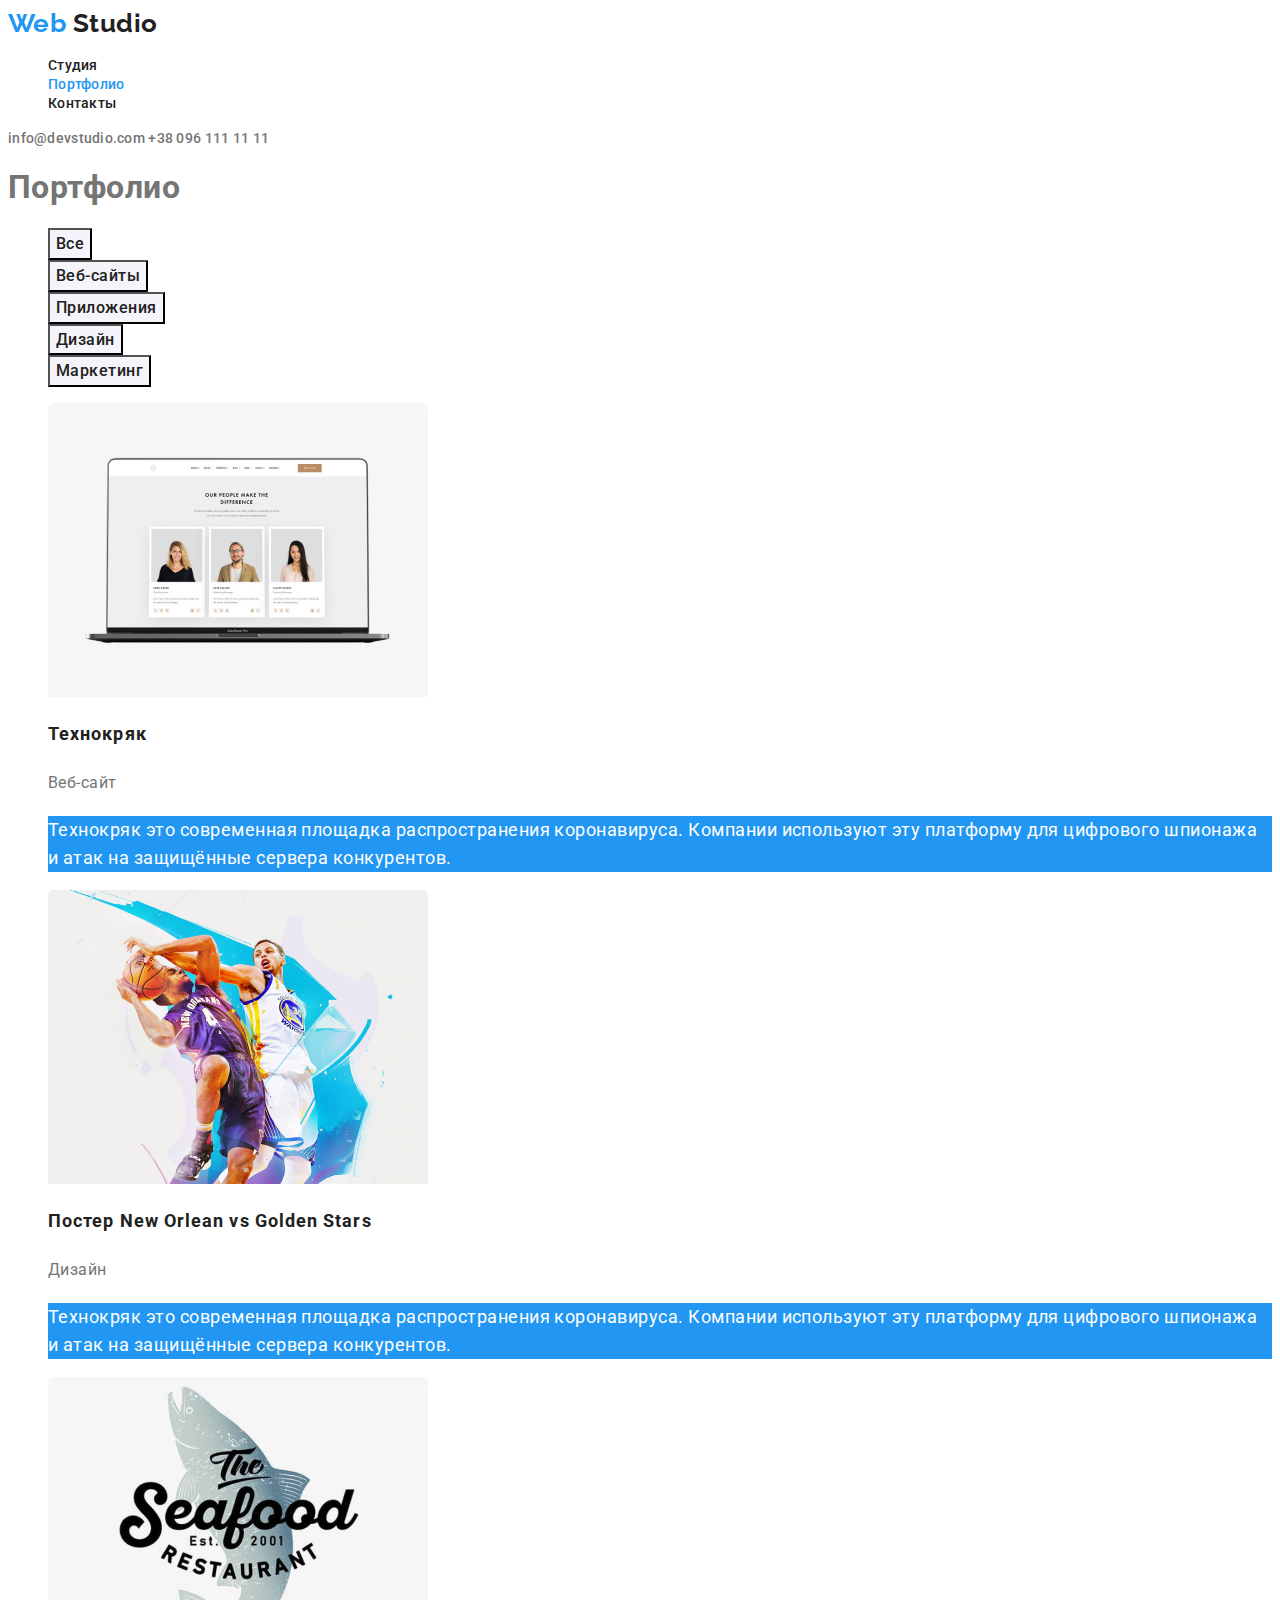
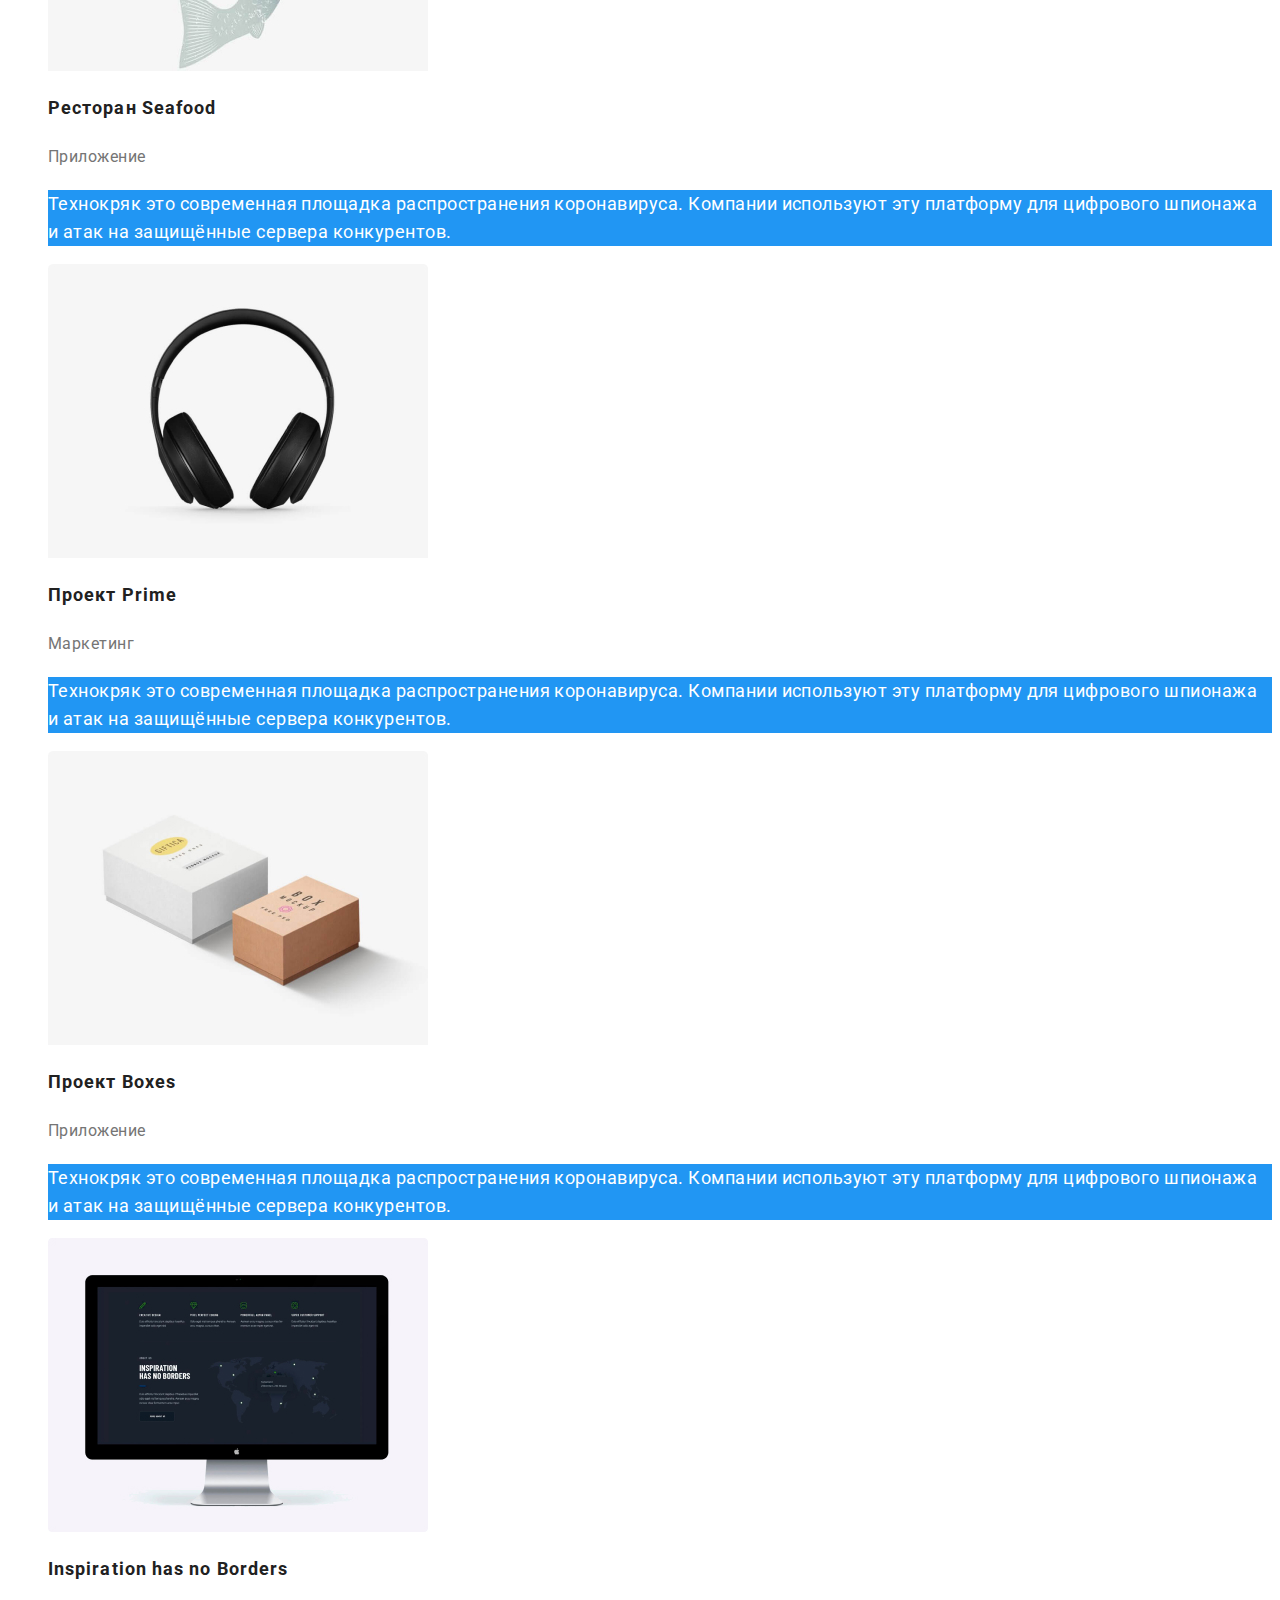
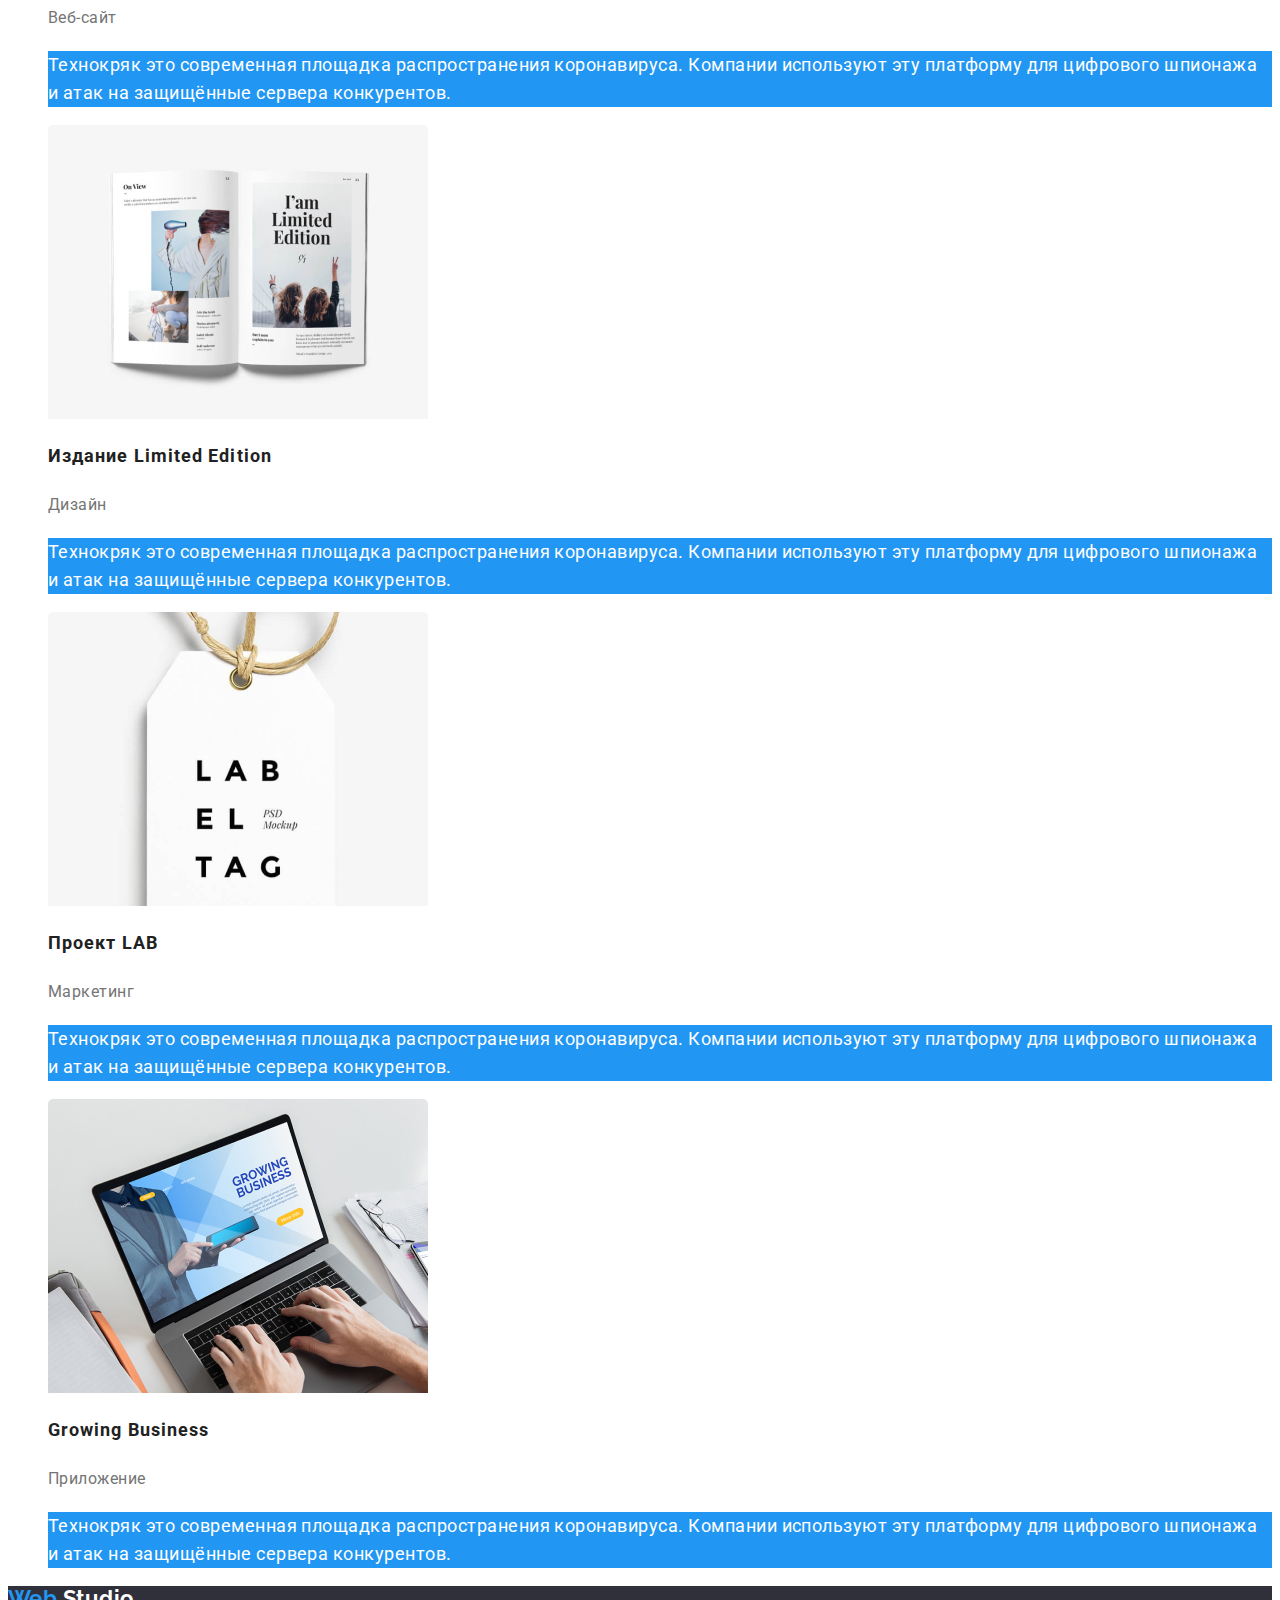
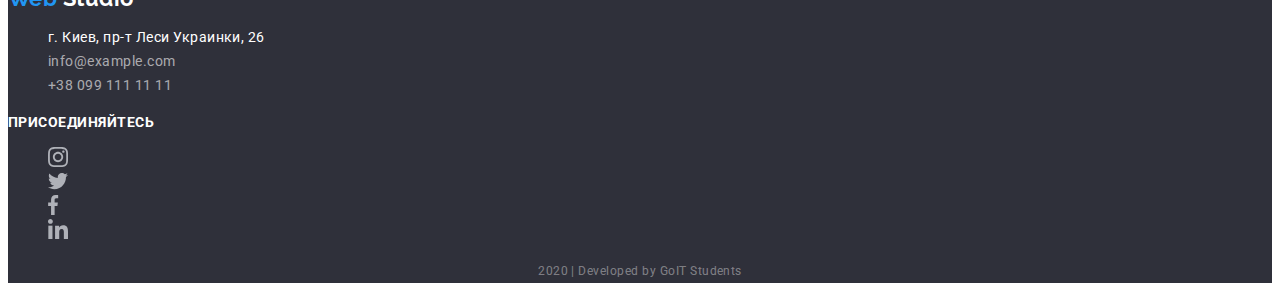
==== portfolio.html @ eaf301dc "Добавляет файлы из 2-й контрольной работы" ====
<!DOCTYPE html>
<html lang="ru">
  <head>
    <meta charset="UTF-8" />
    <meta name="viewport" content="width=device-width, initial-scale=1.0" />
    <title>Document</title>
    <link
      href="https://fonts.googleapis.com/css2?family=Raleway:wght@700&family=Roboto:wght@400;500;700&display=swap"
      rel="stylesheet"
    />
    <link rel="stylesheet" href="./css/common.css" />
    <link rel="stylesheet" href="./css/portfolio.css" />
  </head>
  <body>
    <!--Шапка сайта-->
    <header>
      <nav>
        <a href="./index.html" class="logo-header">
          <span class="logo-web">Web</span>
          <span class="logo-studio">Studio</span>
        </a>

        <ul class="site-nav list">
          <li><a href="./index.html" class="link">Студия</a></li>
          <li><a href="./portfolio.html" class="link current">Портфолио</a></li>
          <li><a href="" class="link">Контакты</a></li>
        </ul>
      </nav>

      <div class="cont-nav">
        <a href="mailto:info@devstudio.com " class="link">
          info@devstudio.com
        </a>
        <a href="tel:+380961111111" class="link">
          +38 096 111 11 11
        </a>
      </div>
    </header>

    <main>
      <section>
        <!-- Этот заголовок будет скрыт  -->
        <h1>Портфолио</h1>

        <!-- Фильтр -->
        <ul class="filter-button list">
          <li><button type="button" class="button">Все</button></li>
          <li><button type="button" class="button">Веб-сайты</button></li>
          <li><button type="button" class="button">Приложения</button></li>
          <li><button type="button" class="button">Дизайн</button></li>
          <li><button type="button" class="button">Маркетинг</button></li>
        </ul>

        <!-- Список работ -->

        <ul class="works list">
          <li>
            <a href="">
              <img
                src="./images/web-site.jpg"
                alt="изображение ноутбука с сайтом"
              />
              <h2 class="title">Технокряк</h2>
              <p class="description">Веб-сайт</p>
              <p class="text">
                Технокряк это современная площадка распространения коронавируса.
                Компании используют эту платформу для цифрового шпионажа и атак
                на защищённые сервера конкурентов.
              </p>
            </a>
          </li>
          <li>
            <a href="">
              <img
                src="./images/desing.jpg"
                alt="изображение постера с двумя играющими басскетболлистами"
              />
              <h2 class="title">Постер New Orlean vs Golden Stars</h2>
              <p class="description">Дизайн</p>
              <p class="text">
                Технокряк это современная площадка распространения коронавируса.
                Компании используют эту платформу для цифрового шпионажа и атак
                на защищённые сервера конкурентов.
              </p>
            </a>
          </li>
          <li>
            <a href="">
              <img
                src="./images/app-seafood.jpg"
                alt="изображение логотипа: рыба на белом фоне"
              />
              <h2 class="title">Ресторан Seafood</h2>
              <p class="description">Приложение</p>
              <p class="text">
                Технокряк это современная площадка распространения коронавируса.
                Компании используют эту платформу для цифрового шпионажа и атак
                на защищённые сервера конкурентов.
              </p>
            </a>
          </li>
          <li>
            <a href="">
              <img
                src="./images/phones.jpg"
                alt="изображение наушников на белом фоне"
              />
              <h2 class="title">Проект Prime</h2>
              <p class="description">Маркетинг</p>
              <p class="text">
                Технокряк это современная площадка распространения коронавируса.
                Компании используют эту платформу для цифрового шпионажа и атак
                на защищённые сервера конкурентов.
              </p>
            </a>
          </li>
          <li>
            <a href="">
              <img
                src="./images/two-boxes.jpg"
                alt="изображение двух коробок"
              />
              <h2 class="title">Проект Boxes</h2>
              <p class="description">Приложение</p>
              <p class="text">
                Технокряк это современная площадка распространения коронавируса.
                Компании используют эту платформу для цифрового шпионажа и атак
                на защищённые сервера конкурентов.
              </p>
            </a>
          </li>
          <li>
            <a href="">
              <img
                src="./images/designsolutions.jpg"
                alt="изображение монитора с сайтом"
              />
              <h2 class="title">Inspiration has no Borders</h2>
              <p class="description">Веб-сайт</p>
              <p class="text">
                Технокряк это современная площадка распространения коронавируса.
                Компании используют эту платформу для цифрового шпионажа и атак
                на защищённые сервера конкурентов.
              </p>
            </a>
          </li>
          <li>
            <a href="">
              <img
                src="./images/open-magazine.jpg"
                alt="изображение раскрытого журнала"
              />
              <h2 class="title">Издание Limited Edition</h2>
              <p class="description">Дизайн</p>
              <p class="text">
                Технокряк это современная площадка распространения коронавируса.
                Компании используют эту платформу для цифрового шпионажа и атак
                на защищённые сервера конкурентов.
              </p>
            </a>
          </li>
          <li>
            <a href="">
              <img
                src="./images/letter-tag.jpg"
                alt="изображение бирки с буквами"
              />
              <h2 class="title">Проект LAB</h2>
              <p class="description">Маркетинг</p>
              <p class="text">
                Технокряк это современная площадка распространения коронавируса.
                Компании используют эту платформу для цифрового шпионажа и атак
                на защищённые сервера конкурентов.
              </p>
            </a>
          </li>
          <li>
            <a href="">
              <img
                src="./images/print-hands.jpg"
                alt="изображение печатающтх на ноутбуке рук"
              />
              <h2 class="title">Growing Business</h2>
              <p class="description">Приложение</p>
              <p class="text">
                Технокряк это современная площадка распространения коронавируса.
                Компании используют эту платформу для цифрового шпионажа и атак
                на защищённые сервера конкурентов.
              </p>
            </a>
          </li>
        </ul>
      </section>
    </main>

    <!--Футер-->
    <footer>
      <a href="./index.html" class="logo-footer">
        <span class="logo-web">Web</span>
        <span class="logo-studio footer">Studio</span>
      </a>

      <address>
        <ul class="address list">
          <li class="street">г. Киев, пр-т Леси Украинки, 26</li>
          <li><a href="mailto:info@example.com">info@example.com</a></li>
          <li><a href="tel:+380991111111">+38 099 111 11 11</a></li>
        </ul>
      </address>

      <b class="join-in">присоединяйтесь</b>
      <ul class="list">
        <li>
          <a href="" aria-label="Ссылка на Instagram">
            <img src="./images/logo-instagram.svg" alt="логотип Инстаграм" />
          </a>
        </li>
        <li>
          <a href="" aria-label="Ссылка на Twitter">
            <img src="./images/logo-twitter.svg" alt="логотип Твиттер" />
          </a>
        </li>
        <li>
          <a href="" aria-label="Ссылка на Facebook">
            <img src="./images/logo-facebook.svg" alt="логотип Фейсбук" />
          </a>
        </li>
        <li>
          <a href="" aria-label="Ссылка на linkedin">
            <img src="./images/logo-linkedin.svg" alt="логотип Линкедин" />
          </a>
        </li>
      </ul>

      <p class="copyright">2020 | Developed by GoIT Students</p>
    </footer>
  </body>
</html>
---- css/common.css ----
:root {
  --primary-text-color: #757575;
  --title-text-color: #212121;
  --accent-color: #2196f3;
  --primary-bg-color: #ffffff;
  --secondary-bg-color: #f5f4fa;
  --footer-bg-color: #2f303a;
  --button-bg-color: #f5f4fa;
}

a {
  text-decoration: none;
}

.list {
  list-style: none;
}

body {
  background-color: #ffffff;
  color: var(--primary-text-color);
  font-family: Roboto, sans-serif;
  letter-spacing: 0.03em;
}

/* Логотип */
.logo-header {
  font-family: Raleway, sans-serif;

  font-weight: 700;
  font-size: 26px;
  line-height: 1.19;
}
.logo-footer {
  font-family: Raleway, sans-serif;

  font-weight: 700;
  font-size: 22px;
  line-height: 1.18;
}

.logo-web {
  color: #2196f3;
}
.logo-studio {
  color: #212121;
}

.logo-studio.footer {
  color: #ffffff;
}

/* Навигация сайта */

.site-nav .link.current {
  color: var(--accent-color);
}

.site-nav .link {
  color: var(--title-text-color);

  font-weight: 500;
  font-size: 14px;
  line-height: 1.14;
  letter-spacing: 0.02em;
}

.cont-nav .link {
  color: var(--primary-text-color);

  font-weight: 500;
  font-size: 14px;
  line-height: 1.14;
  letter-spacing: 0.02em;
}

.site-nav .link:hover,
.site-nav .link:focus,
.cont-nav .link:hover,
.cont-nav .link:focus {
  color: var(--accent-color);
}

/* Футер */
footer {
  background-color: var(--footer-bg-color);
}

.address {
  font-style: normal;
  font-size: 14px;
  line-height: 1.71;
}

.address .street {
  color: #ffffff;
}
.address a {
  color: rgba(255, 255, 255, 0.6);
}

.join-in {
  color: #ffffff;

  font-weight: 700;
  font-size: 14px;
  line-height: 1.14;
  text-transform: uppercase;
}

.copyright {
  color: rgba(255, 255, 255, 0.4);

  font-size: 12px;
  line-height: 2;
  text-align: center;
}
---- css/portfolio.css ----
/*  цвет основного текста #757575  */
/*  цвет заголовков #212121  */
/*  цвет акцента #2196F3   */
/*  белый цвет #FFFFFF    */
/*  цвета в футере rgba(255, 255, 255, 0.6)
                   rgba(255, 255, 255, 0.4) */

/* цвет фона кнопок #F5F4FA */

:root {
  --primary-text-color: #757575;
  --title-text-color: #212121;
  --accent-color: #2196f3;
  --primary-bg-color: #ffffff;
  --secondary-bg-color: #f5f4fa;
  --footer-bg-color: #2f303a;
  --button-bg-color: #f5f4fa;
}

/* Кнопка фильтра */

.button {
  color: var(--title-text-color);
  background-color: var(--button-bg-color);

  font-family: inherit;
  font-weight: 500;
  font-size: 16px;
  line-height: 1.62;
  letter-spacing: 0.03em;
}

.button:hover,
.button:focus {
  color: var(--primary-bg-color);
  background-color: var(--accent-color);
}

/* Список работ  */

.works .title {
  color: var(--title-text-color);

  font-weight: 700;
  font-size: 18px;
  line-height: 2;
  letter-spacing: 0.06em;
}

.works .description {
  color: var(--primary-text-color);

  font-size: 16px;
  line-height: 1.87;
}

.works .text {
  color: var(--primary-bg-color);
  background-color: var(--accent-color);

  font-size: 18px;
  line-height: 1.56;
}
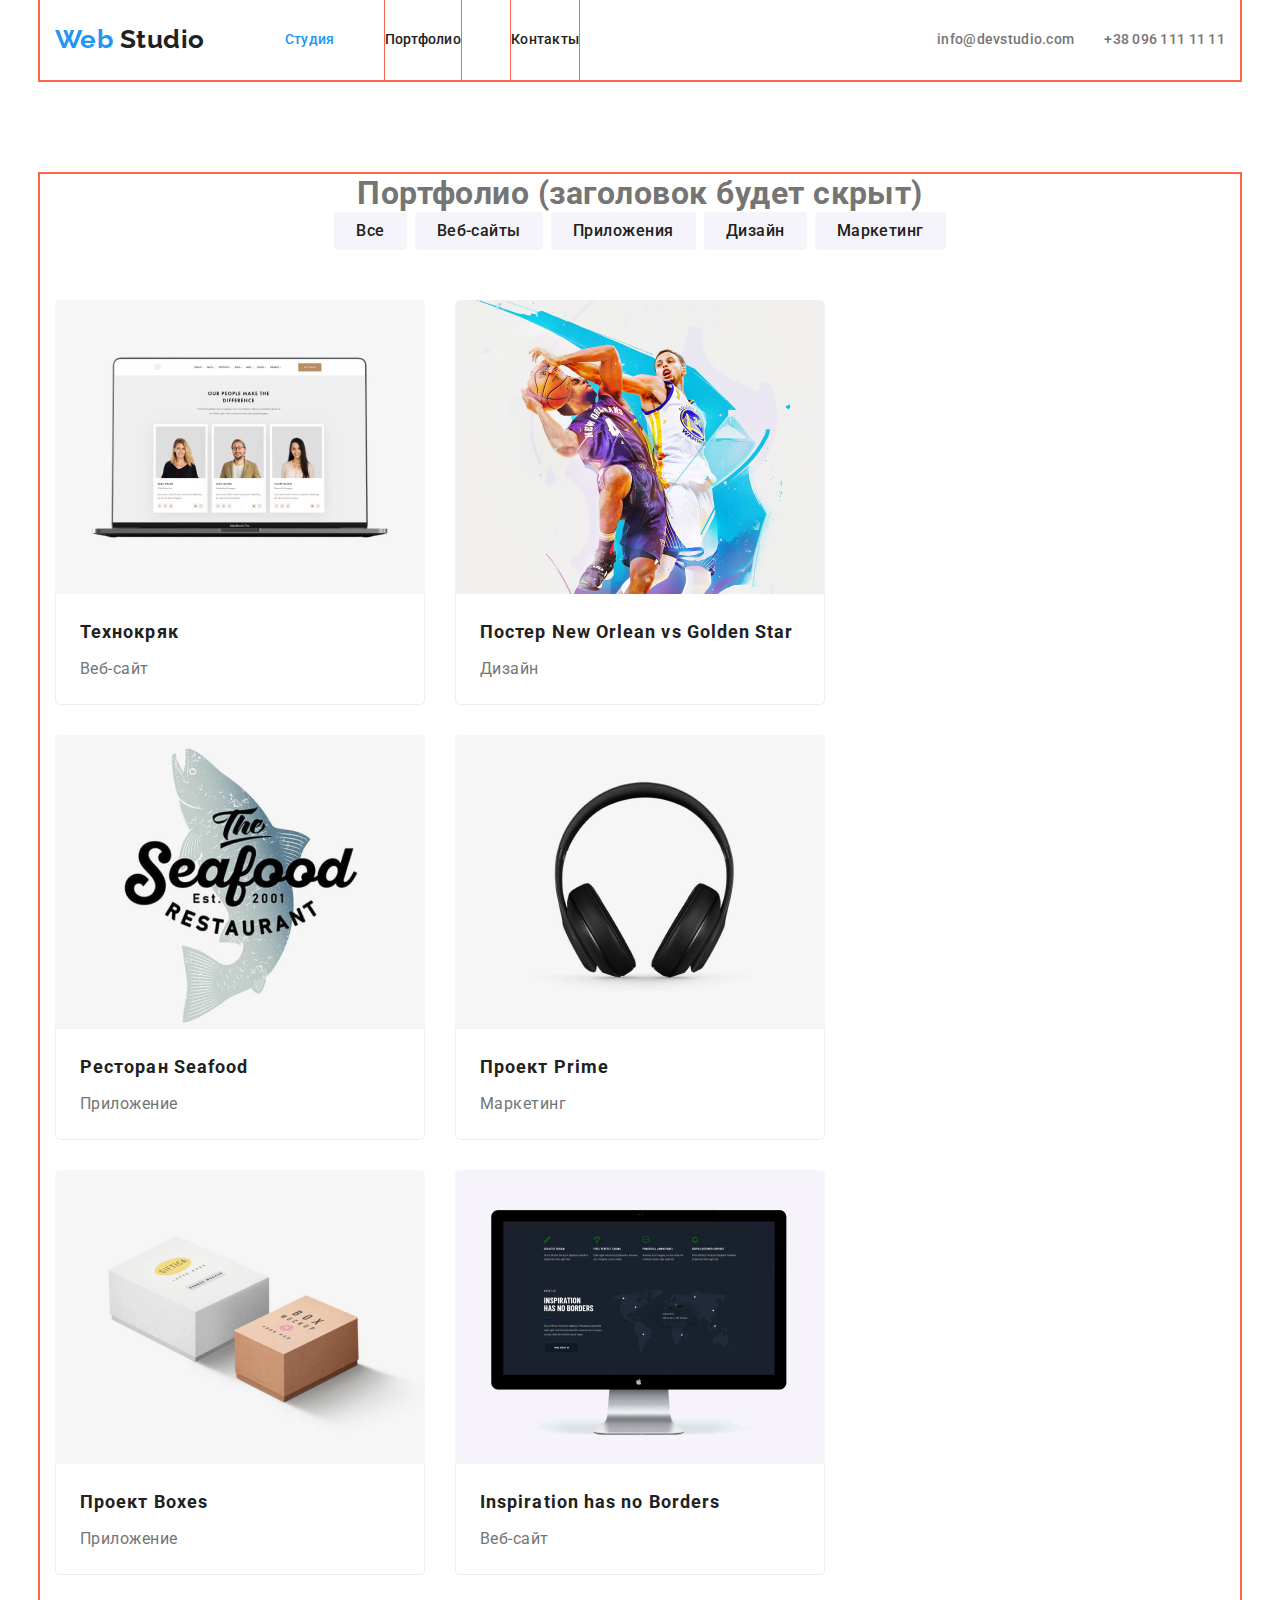
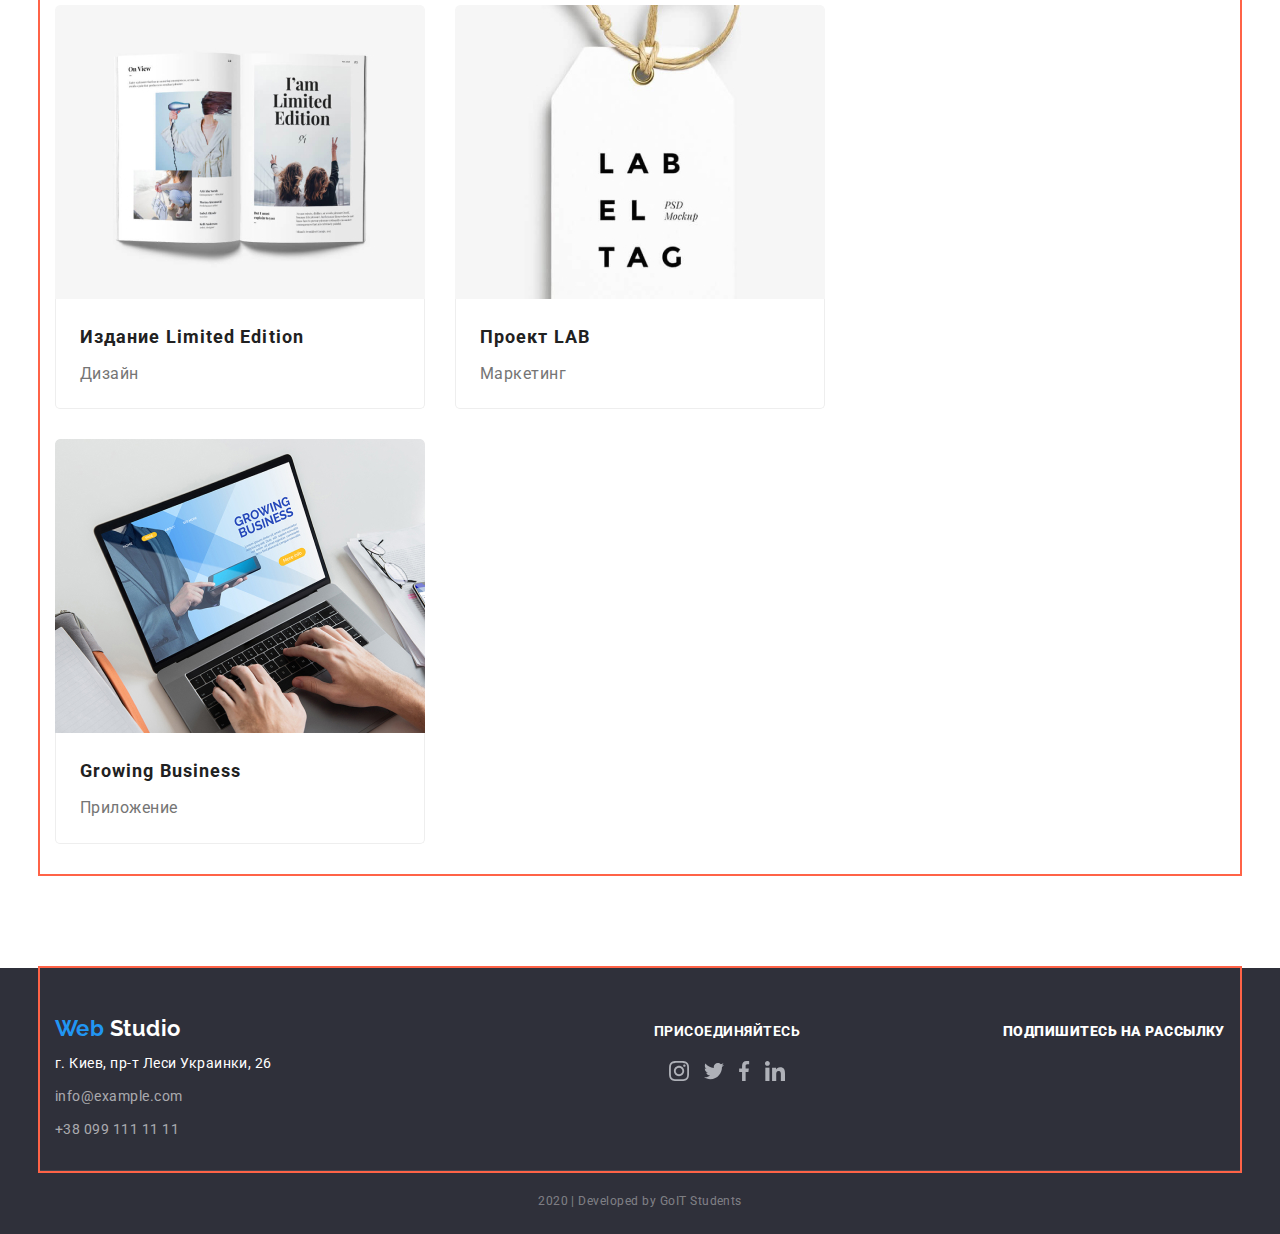
==== commit 492cb8b5: "Добавляет изменения в разметке Портфолио" ====
--- a/portfolio.html
+++ b/portfolio.html
@@ -14,224 +14,286 @@
   <body>
     <!--Шапка сайта-->
     <header>
-      <nav>
-        <a href="./index.html" class="logo-header">
-          <span class="logo-web">Web</span>
-          <span class="logo-studio">Studio</span>
-        </a>
-
-        <ul class="site-nav list">
-          <li><a href="./index.html" class="link">Студия</a></li>
-          <li><a href="./portfolio.html" class="link current">Портфолио</a></li>
-          <li><a href="" class="link">Контакты</a></li>
-        </ul>
-      </nav>
-
-      <div class="cont-nav">
-        <a href="mailto:info@devstudio.com " class="link">
-          info@devstudio.com
-        </a>
-        <a href="tel:+380961111111" class="link">
-          +38 096 111 11 11
-        </a>
+      <div class="container header">
+        <nav class="main-nav">
+          <a href="./index.html" class="logo-header">
+            <span class="logo-web">Web</span>
+            <span class="logo-studio">Studio</span>
+          </a>
+
+          <ul class="site-nav list">
+            <li class="item">
+              <a href="./index.html" class="link current">Студия</a>
+            </li>
+            <li class="item">
+              <a href="./portfolio.html" class="link">Портфолио</a>
+            </li>
+            <li class="item"><a href="" class="link">Контакты</a></li>
+          </ul>
+        </nav>
+
+        <div class="contacts">
+          <a href="mailto:info@devstudio.com " class="link">
+            info@devstudio.com
+          </a>
+          <a href="tel:+380961111111" class="link">
+            +38 096 111 11 11
+          </a>
+        </div>
       </div>
     </header>
 
     <main>
-      <section>
-        <!-- Этот заголовок будет скрыт  -->
-        <h1>Портфолио</h1>
-
-        <!-- Фильтр -->
-        <ul class="filter-button list">
-          <li><button type="button" class="button">Все</button></li>
-          <li><button type="button" class="button">Веб-сайты</button></li>
-          <li><button type="button" class="button">Приложения</button></li>
-          <li><button type="button" class="button">Дизайн</button></li>
-          <li><button type="button" class="button">Маркетинг</button></li>
-        </ul>
-
-        <!-- Список работ -->
-
-        <ul class="works list">
-          <li>
-            <a href="">
-              <img
-                src="./images/web-site.jpg"
-                alt="изображение ноутбука с сайтом"
-              />
-              <h2 class="title">Технокряк</h2>
-              <p class="description">Веб-сайт</p>
-              <p class="text">
-                Технокряк это современная площадка распространения коронавируса.
-                Компании используют эту платформу для цифрового шпионажа и атак
-                на защищённые сервера конкурентов.
-              </p>
-            </a>
-          </li>
-          <li>
-            <a href="">
-              <img
-                src="./images/desing.jpg"
-                alt="изображение постера с двумя играющими басскетболлистами"
-              />
-              <h2 class="title">Постер New Orlean vs Golden Stars</h2>
-              <p class="description">Дизайн</p>
-              <p class="text">
-                Технокряк это современная площадка распространения коронавируса.
-                Компании используют эту платформу для цифрового шпионажа и атак
-                на защищённые сервера конкурентов.
-              </p>
-            </a>
-          </li>
-          <li>
-            <a href="">
-              <img
-                src="./images/app-seafood.jpg"
-                alt="изображение логотипа: рыба на белом фоне"
-              />
-              <h2 class="title">Ресторан Seafood</h2>
-              <p class="description">Приложение</p>
-              <p class="text">
-                Технокряк это современная площадка распространения коронавируса.
-                Компании используют эту платформу для цифрового шпионажа и атак
-                на защищённые сервера конкурентов.
-              </p>
-            </a>
-          </li>
-          <li>
-            <a href="">
-              <img
-                src="./images/phones.jpg"
-                alt="изображение наушников на белом фоне"
-              />
-              <h2 class="title">Проект Prime</h2>
-              <p class="description">Маркетинг</p>
-              <p class="text">
-                Технокряк это современная площадка распространения коронавируса.
-                Компании используют эту платформу для цифрового шпионажа и атак
-                на защищённые сервера конкурентов.
-              </p>
-            </a>
-          </li>
-          <li>
-            <a href="">
-              <img
-                src="./images/two-boxes.jpg"
-                alt="изображение двух коробок"
-              />
-              <h2 class="title">Проект Boxes</h2>
-              <p class="description">Приложение</p>
-              <p class="text">
-                Технокряк это современная площадка распространения коронавируса.
-                Компании используют эту платформу для цифрового шпионажа и атак
-                на защищённые сервера конкурентов.
-              </p>
-            </a>
-          </li>
-          <li>
-            <a href="">
-              <img
-                src="./images/designsolutions.jpg"
-                alt="изображение монитора с сайтом"
-              />
-              <h2 class="title">Inspiration has no Borders</h2>
-              <p class="description">Веб-сайт</p>
-              <p class="text">
-                Технокряк это современная площадка распространения коронавируса.
-                Компании используют эту платформу для цифрового шпионажа и атак
-                на защищённые сервера конкурентов.
-              </p>
-            </a>
-          </li>
-          <li>
-            <a href="">
-              <img
-                src="./images/open-magazine.jpg"
-                alt="изображение раскрытого журнала"
-              />
-              <h2 class="title">Издание Limited Edition</h2>
-              <p class="description">Дизайн</p>
-              <p class="text">
-                Технокряк это современная площадка распространения коронавируса.
-                Компании используют эту платформу для цифрового шпионажа и атак
-                на защищённые сервера конкурентов.
-              </p>
-            </a>
-          </li>
-          <li>
-            <a href="">
-              <img
-                src="./images/letter-tag.jpg"
-                alt="изображение бирки с буквами"
-              />
-              <h2 class="title">Проект LAB</h2>
-              <p class="description">Маркетинг</p>
-              <p class="text">
-                Технокряк это современная площадка распространения коронавируса.
-                Компании используют эту платформу для цифрового шпионажа и атак
-                на защищённые сервера конкурентов.
-              </p>
-            </a>
-          </li>
-          <li>
-            <a href="">
-              <img
-                src="./images/print-hands.jpg"
-                alt="изображение печатающтх на ноутбуке рук"
-              />
-              <h2 class="title">Growing Business</h2>
-              <p class="description">Приложение</p>
-              <p class="text">
-                Технокряк это современная площадка распространения коронавируса.
-                Компании используют эту платформу для цифрового шпионажа и атак
-                на защищённые сервера конкурентов.
-              </p>
-            </a>
-          </li>
-        </ul>
+      <section class="section portfolio">
+        <div class="container">
+          <!-- Этот заголовок будет скрыт  -->
+          <h1 class="section-title">Портфолио (заголовок будет скрыт)</h1>
+
+          <!-- Фильтр -->
+          <ul class="filter-button list">
+            <li class="item">
+              <button type="button" class="button">Все</button>
+            </li>
+            <li class="item">
+              <button type="button" class="button">Веб-сайты</button>
+            </li>
+            <li class="item">
+              <button type="button" class="button">Приложения</button>
+            </li>
+            <li class="item">
+              <button type="button" class="button">Дизайн</button>
+            </li>
+            <li class="item">
+              <button type="button" class="button">Маркетинг</button>
+            </li>
+          </ul>
+
+          <!-- Список работ -->
+
+          <ul class="works list">
+            <li class="card">
+              <a href="">
+                <img
+                  src="./images/web-site.jpg"
+                  alt="изображение ноутбука с сайтом"
+                  width="370"
+                />
+                <div class="card-content">
+                  <h2 class="title">Технокряк</h2>
+                  <p class="description">Веб-сайт</p>
+                  <!-- <p class="text">
+                  Технокряк это современная площадка распространения
+                  коронавируса. Компании используют эту платформу для цифрового
+                  шпионажа и атак на защищённые сервера конкурентов.
+                </p> -->
+                </div>
+              </a>
+            </li>
+            <li class="card">
+              <a href="">
+                <img
+                  src="./images/desing.jpg"
+                  alt="изображение постера с двумя играющими басскетболлистами"
+                  width="370"
+                />
+                <div class="card-content">
+                  <h2 class="title">Постер New Orlean vs Golden Star</h2>
+                  <p class="description">Дизайн</p>
+                  <!-- <p class="text">
+                  Технокряк это современная площадка распространения
+                  коронавируса. Компании используют эту платформу для цифрового
+                  шпионажа и атак на защищённые сервера конкурентов.
+                </p> -->
+                </div>
+              </a>
+            </li>
+            <li class="card">
+              <a href="">
+                <img
+                  src="./images/app-seafood.jpg"
+                  alt="изображение логотипа: рыба на белом фоне"
+                  width="370"
+                />
+                <div class="card-content">
+                  <h2 class="title">Ресторан Seafood</h2>
+                  <p class="description">Приложение</p>
+                  <!-- <p class="text">
+                  Технокряк это современная площадка распространения
+                  коронавируса. Компании используют эту платформу для цифрового
+                  шпионажа и атак на защищённые сервера конкурентов.
+                </p> -->
+                </div>
+              </a>
+            </li>
+            <li class="card">
+              <a href="">
+                <img
+                  src="./images/phones.jpg"
+                  alt="изображение наушников на белом фоне"
+                  width="370"
+                />
+                <div class="card-content">
+                  <h2 class="title">Проект Prime</h2>
+                  <p class="description">Маркетинг</p>
+                  <!-- <p class="text">
+                  Технокряк это современная площадка распространения
+                  коронавируса. Компании используют эту платформу для цифрового
+                  шпионажа и атак на защищённые сервера конкурентов.
+                </p> -->
+                </div>
+              </a>
+            </li>
+            <li class="card">
+              <a href="">
+                <img
+                  src="./images/two-boxes.jpg"
+                  alt="изображение двух коробок"
+                  width="370"
+                />
+                <div class="card-content">
+                  <h2 class="title">Проект Boxes</h2>
+                  <p class="description">Приложение</p>
+                  <!-- <p class="text">
+                  Технокряк это современная площадка распространения
+                  коронавируса. Компании используют эту платформу для цифрового
+                  шпионажа и атак на защищённые сервера конкурентов.
+                </p> -->
+                </div>
+              </a>
+            </li>
+            <li class="card">
+              <a href="">
+                <img
+                  src="./images/designsolutions.jpg"
+                  alt="изображение монитора с сайтом"
+                  width="370"
+                />
+                <div class="card-content">
+                  <h2 class="title">Inspiration has no Borders</h2>
+                  <p class="description">Веб-сайт</p>
+                  <!-- <p class="text">
+                  Технокряк это современная площадка распространения
+                  коронавируса. Компании используют эту платформу для цифрового
+                  шпионажа и атак на защищённые сервера конкурентов.
+                </p> -->
+                </div>
+              </a>
+            </li>
+            <li class="card">
+              <a href="">
+                <img
+                  src="./images/open-magazine.jpg"
+                  alt="изображение раскрытого журнала"
+                  width="370"
+                />
+                <div class="card-content">
+                  <h2 class="title">Издание Limited Edition</h2>
+                  <p class="description">Дизайн</p>
+                  <!-- <p class="text">
+                  Технокряк это современная площадка распространения
+                  коронавируса. Компании используют эту платформу для цифрового
+                  шпионажа и атак на защищённые сервера конкурентов.
+                </p> -->
+                </div>
+              </a>
+            </li>
+            <li class="card">
+              <a href="">
+                <img
+                  src="./images/letter-tag.jpg"
+                  alt="изображение бирки с буквами"
+                  width="370"
+                />
+                <div class="card-content">
+                  <h2 class="title">Проект LAB</h2>
+                  <p class="description">Маркетинг</p>
+                  <!-- <p class="text">
+                  Технокряк это современная площадка распространения
+                  коронавируса. Компании используют эту платформу для цифрового
+                  шпионажа и атак на защищённые сервера конкурентов.
+                </p> -->
+                </div>
+              </a>
+            </li>
+            <li class="card">
+              <a href="">
+                <img
+                  src="./images/print-hands.jpg"
+                  alt="изображение печатающтх на ноутбуке рук"
+                  width="370"
+                />
+                <div class="card-content">
+                  <h2 class="title">Growing Business</h2>
+                  <p class="description">Приложение</p>
+                  <!-- <p class="text">
+                  Технокряк это современная площадка распространения
+                  коронавируса. Компании используют эту платформу для цифрового
+                  шпионажа и атак на защищённые сервера конкурентов.
+                </p> -->
+                </div>
+              </a>
+            </li>
+          </ul>
+        </div>
       </section>
     </main>
 
     <!--Футер-->
-    <footer>
-      <a href="./index.html" class="logo-footer">
-        <span class="logo-web">Web</span>
-        <span class="logo-studio footer">Studio</span>
-      </a>
-
-      <address>
-        <ul class="address list">
-          <li class="street">г. Киев, пр-т Леси Украинки, 26</li>
-          <li><a href="mailto:info@example.com">info@example.com</a></li>
-          <li><a href="tel:+380991111111">+38 099 111 11 11</a></li>
-        </ul>
-      </address>
-
-      <b class="join-in">присоединяйтесь</b>
-      <ul class="list">
-        <li>
-          <a href="" aria-label="Ссылка на Instagram">
-            <img src="./images/logo-instagram.svg" alt="логотип Инстаграм" />
+    <footer class="page-footer">
+      <div class="container footer">
+        <div class="address">
+          <a href="./index.html" class="logo-footer">
+            <span class="logo-web">Web</span>
+            <span class="logo-studio footer">Studio</span>
           </a>
-        </li>
-        <li>
-          <a href="" aria-label="Ссылка на Twitter">
-            <img src="./images/logo-twitter.svg" alt="логотип Твиттер" />
-          </a>
-        </li>
-        <li>
-          <a href="" aria-label="Ссылка на Facebook">
-            <img src="./images/logo-facebook.svg" alt="логотип Фейсбук" />
-          </a>
-        </li>
-        <li>
-          <a href="" aria-label="Ссылка на linkedin">
-            <img src="./images/logo-linkedin.svg" alt="логотип Линкедин" />
-          </a>
-        </li>
-      </ul>
-
+
+          <address>
+            <ul class="address-list list">
+              <li class="street">г. Киев, пр-т Леси Украинки, 26</li>
+              <li>
+                <a class="link" href="mailto:info@example.com"
+                  >info@example.com</a
+                >
+              </li>
+              <li>
+                <a class="link" href="tel:+380991111111">+38 099 111 11 11</a>
+              </li>
+            </ul>
+          </address>
+        </div>
+        <div class="join-in">
+          <b class="item">присоединяйтесь</b>
+
+          <ul class="social-networks list">
+            <li class="item">
+              <a href="" aria-label="Ссылка на Instagram">
+                <img
+                  src="./images/logo-instagram.svg"
+                  alt="логотип Инстаграм"
+                />
+              </a>
+            </li>
+            <li class="item">
+              <a href="" aria-label="Ссылка на Twitter">
+                <img src="./images/logo-twitter.svg" alt="логотип Твиттер" />
+              </a>
+            </li>
+            <li class="item">
+              <a href="" aria-label="Ссылка на Facebook">
+                <img src="./images/logo-facebook.svg" alt="логотип Фейсбук" />
+              </a>
+            </li>
+            <li class="item">
+              <a href="" aria-label="Ссылка на linkedin">
+                <img src="./images/logo-linkedin.svg" alt="логотип Линкедин" />
+              </a>
+            </li>
+          </ul>
+        </div>
+        <div class="subscribe">
+          <b>Подпишитесь на рассылку</b>
+        </div>
+      </div>
       <p class="copyright">2020 | Developed by GoIT Students</p>
     </footer>
   </body>
--- a/css/common.css
+++ b/css/common.css
@@ -8,12 +8,20 @@
   --button-bg-color: #f5f4fa;
 }
 
-a {
-  text-decoration: none;
-}
-
-.list {
-  list-style: none;
+html {
+  box-sizing: border-box;
+}
+
+*,
+*::before,
+*::after {
+  box-sizing: inherit;
+}
+
+img {
+  display: block;
+  max-width: 100%;
+  height: auto;
 }
 
 body {
@@ -21,16 +29,32 @@
   color: var(--primary-text-color);
   font-family: Roboto, sans-serif;
   letter-spacing: 0.03em;
+  margin: 0;
+}
+
+/* Утилиты */
+a {
+  text-decoration: none;
+}
+
+.list {
+  padding: 0;
+  margin: 0;
+  list-style: none;
 }
 
 /* Логотип */
 .logo-header {
+  padding-top: 24px;
+  padding-bottom: 25px;
+
   font-family: Raleway, sans-serif;
 
   font-weight: 700;
   font-size: 26px;
   line-height: 1.19;
 }
+
 .logo-footer {
   font-family: Raleway, sans-serif;
 
@@ -50,22 +74,69 @@
   color: #ffffff;
 }
 
+.container {
+  width: 1200px;
+  padding-left: 15px;
+  padding-right: 15px;
+  margin-left: auto;
+  margin-right: auto;
+  outline: 2px solid tomato;
+}
+
+/* Шапка */
+.container.header {
+  display: flex;
+  align-items: center;
+}
+
+.main-nav {
+  display: flex;
+  align-items: center;
+}
+
+.contacts {
+  display: flex;
+  margin-left: auto;
+}
+
+.contacts .link + .link {
+  margin-left: 30px;
+}
 /* Навигация сайта */
+.site-nav {
+  display: flex;
+  margin-left: 80px;
+}
+
+/* .site-nav .item:not(:last-child) {
+  margin-right: 50px;
+
+  outline: 1px solid tomato;
+} */
+
+.site-nav .item + .item {
+  margin-left: 50px;
+
+  outline: 1px solid tomato;
+}
 
 .site-nav .link.current {
   color: var(--accent-color);
 }
 
 .site-nav .link {
+  display: block;
+  padding-top: 32px;
+  padding-bottom: 32px;
+
   color: var(--title-text-color);
-
   font-weight: 500;
   font-size: 14px;
   line-height: 1.14;
   letter-spacing: 0.02em;
 }
 
-.cont-nav .link {
+.contacts .link {
   color: var(--primary-text-color);
 
   font-weight: 500;
@@ -76,30 +147,53 @@
 
 .site-nav .link:hover,
 .site-nav .link:focus,
-.cont-nav .link:hover,
-.cont-nav .link:focus {
+.contacts .link:hover,
+.contacts .link:focus {
   color: var(--accent-color);
 }
 
 /* Футер */
-footer {
+.page-footer {
   background-color: var(--footer-bg-color);
 }
 
-.address {
+.container.footer {
+  display: flex;
+  padding-top: 48px;
+  padding-bottom: 28px;
+
+  align-items: baseline;
+  justify-content: space-between;
+  border-bottom: 1px solid rgba(255, 255, 255, 0.1);
+}
+
+.address-list {
+  margin-right: 179px;
+
   font-style: normal;
   font-size: 14px;
   line-height: 1.71;
 }
 
-.address .street {
-  color: #ffffff;
-}
-.address a {
+.address-list .street {
+  margin-top: 10px;
+
+  color: #ffffff;
+}
+
+.address .link {
+  display: block;
+  margin-top: 9px;
   color: rgba(255, 255, 255, 0.6);
 }
 
-.join-in {
+.social-networks {
+  display: flex;
+  padding-top: 21px;
+  justify-content: space-evenly;
+}
+
+.join-in > .item {
   color: #ffffff;
 
   font-weight: 700;
@@ -108,9 +202,21 @@
   text-transform: uppercase;
 }
 
+.subscribe {
+  display: block;
+
+  color: #ffffff;
+
+  font-weight: 700;
+  font-size: 14px;
+  line-height: 1.14;
+  text-transform: uppercase;
+}
 .copyright {
+  margin: 0;
+  padding-top: 18px;
+  padding-bottom: 21px;
   color: rgba(255, 255, 255, 0.4);
-
   font-size: 12px;
   line-height: 2;
   text-align: center;
--- a/css/portfolio.css
+++ b/css/portfolio.css
@@ -17,11 +17,36 @@
   --button-bg-color: #f5f4fa;
 }
 
+.section {
+  padding-top: 94px;
+  padding-bottom: 94px;
+}
+
+.section-title {
+  margin-top: 0;
+  margin-bottom: 0;
+  text-align: center;
+}
+
 /* Кнопка фильтра */
+
+.filter-button {
+  display: flex;
+  justify-content: center;
+  margin-bottom: 50px;
+}
+
+.filter-button > .item:not(:last-child) {
+  margin-right: 8px;
+}
 
 .button {
   color: var(--title-text-color);
   background-color: var(--button-bg-color);
+
+  border: none;
+  border-radius: 4px;
+  padding: 6px 22px;
 
   font-family: inherit;
   font-weight: 500;
@@ -38,7 +63,40 @@
 
 /* Список работ  */
 
+.works {
+  display: flex;
+  flex-wrap: wrap;
+}
+
+.card {
+  width: calc((100% - 60px) / 3);
+  margin-right: 30px;
+  margin-bottom: 30px;
+
+  border-top-left-radius: 5px;
+  border-top-right-radius: 5px;
+  overflow: hidden;
+}
+
+.card-content {
+  padding-left: 24px;
+  padding-right: 24px;
+  padding-top: 20px;
+  padding-bottom: 20px;
+
+  border-left: 1px solid #eeeeee;
+  border-right: 1px solid #eeeeee;
+  border-bottom: 1px solid #eeeeee;
+  /* border: 1px solid #eeeeee; */
+
+  border-bottom-right-radius: 5px;
+  border-bottom-left-radius: 5px;
+}
+
 .works .title {
+  margin-top: 0;
+  margin-bottom: 0;
+
   color: var(--title-text-color);
 
   font-weight: 700;
@@ -48,6 +106,8 @@
 }
 
 .works .description {
+  margin-top: 4px;
+  margin-bottom: 0;
   color: var(--primary-text-color);
 
   font-size: 16px;
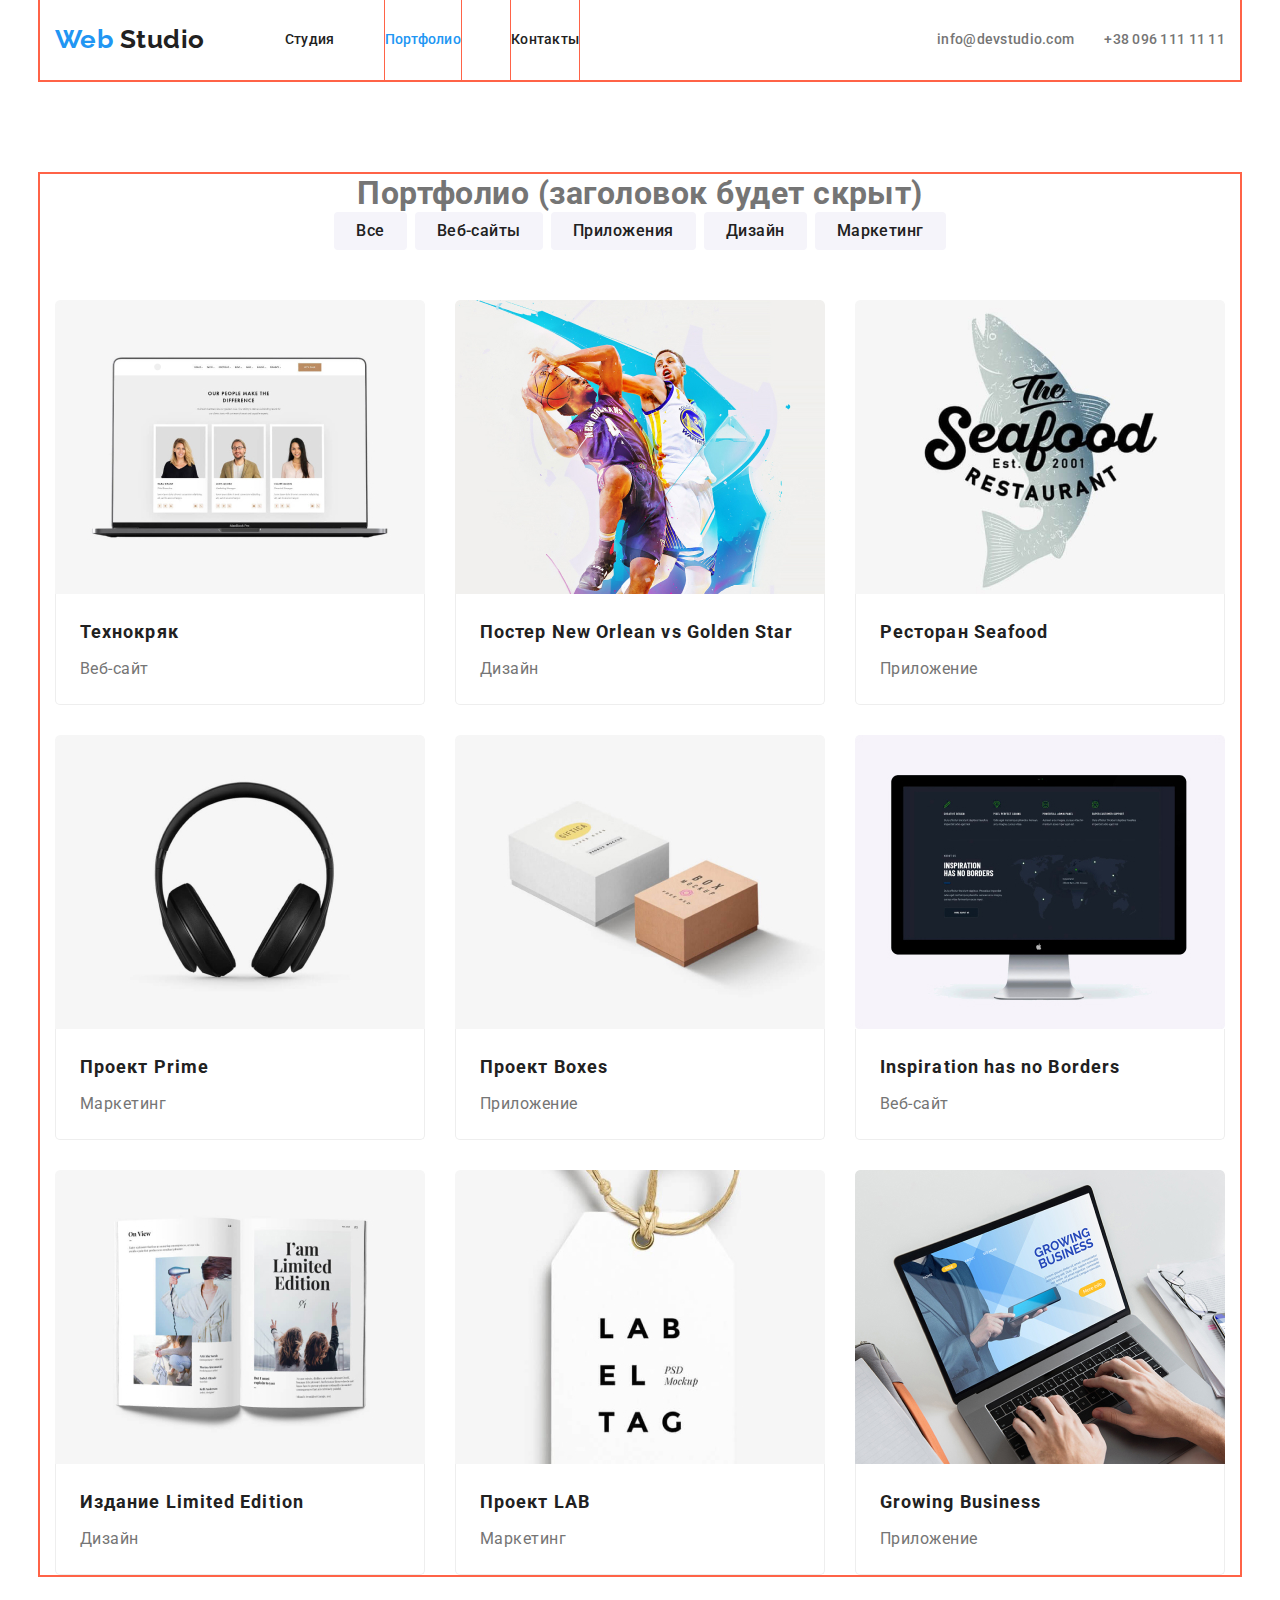
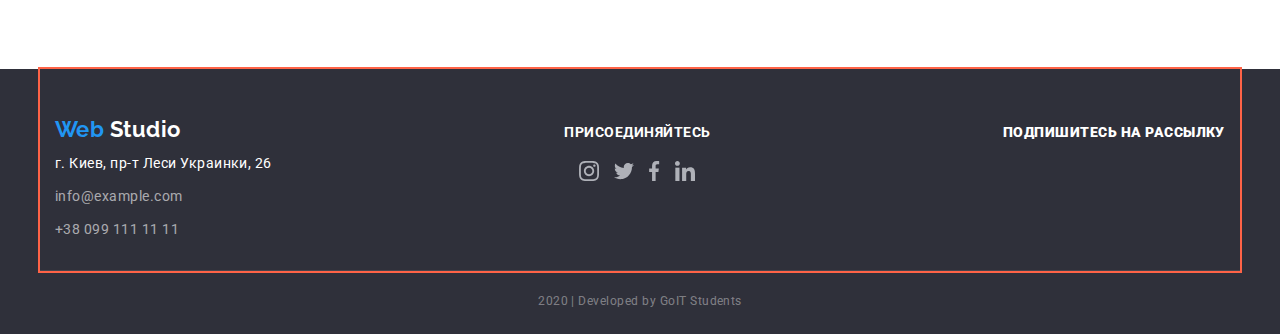
==== commit ee833de1: "исправляет  ошибки с марджинами" ====
--- a/portfolio.html
+++ b/portfolio.html
@@ -23,10 +23,10 @@
 
           <ul class="site-nav list">
             <li class="item">
-              <a href="./index.html" class="link current">Студия</a>
-            </li>
-            <li class="item">
-              <a href="./portfolio.html" class="link">Портфолио</a>
+              <a href="./index.html" class="link">Студия</a>
+            </li>
+            <li class="item">
+              <a href="./portfolio.html" class="link current">Портфолио</a>
             </li>
             <li class="item"><a href="" class="link">Контакты</a></li>
           </ul>
--- a/css/common.css
+++ b/css/common.css
@@ -168,8 +168,6 @@
 }
 
 .address-list {
-  margin-right: 179px;
-
   font-style: normal;
   font-size: 14px;
   line-height: 1.71;
@@ -189,13 +187,14 @@
 
 .social-networks {
   display: flex;
-  padding-top: 21px;
   justify-content: space-evenly;
 }
 
 .join-in > .item {
-  color: #ffffff;
-
+  display: block;
+  margin-bottom: 21px;
+
+  color: #ffffff;
   font-weight: 700;
   font-size: 14px;
   line-height: 1.14;
--- a/css/portfolio.css
+++ b/css/portfolio.css
@@ -78,6 +78,14 @@
   overflow: hidden;
 }
 
+.card:nth-child(3n) {
+  margin-right: 0;
+}
+
+.card:nth-last-child(-n + 3) {
+  margin-bottom: 0;
+}
+
 .card-content {
   padding-left: 24px;
   padding-right: 24px;
